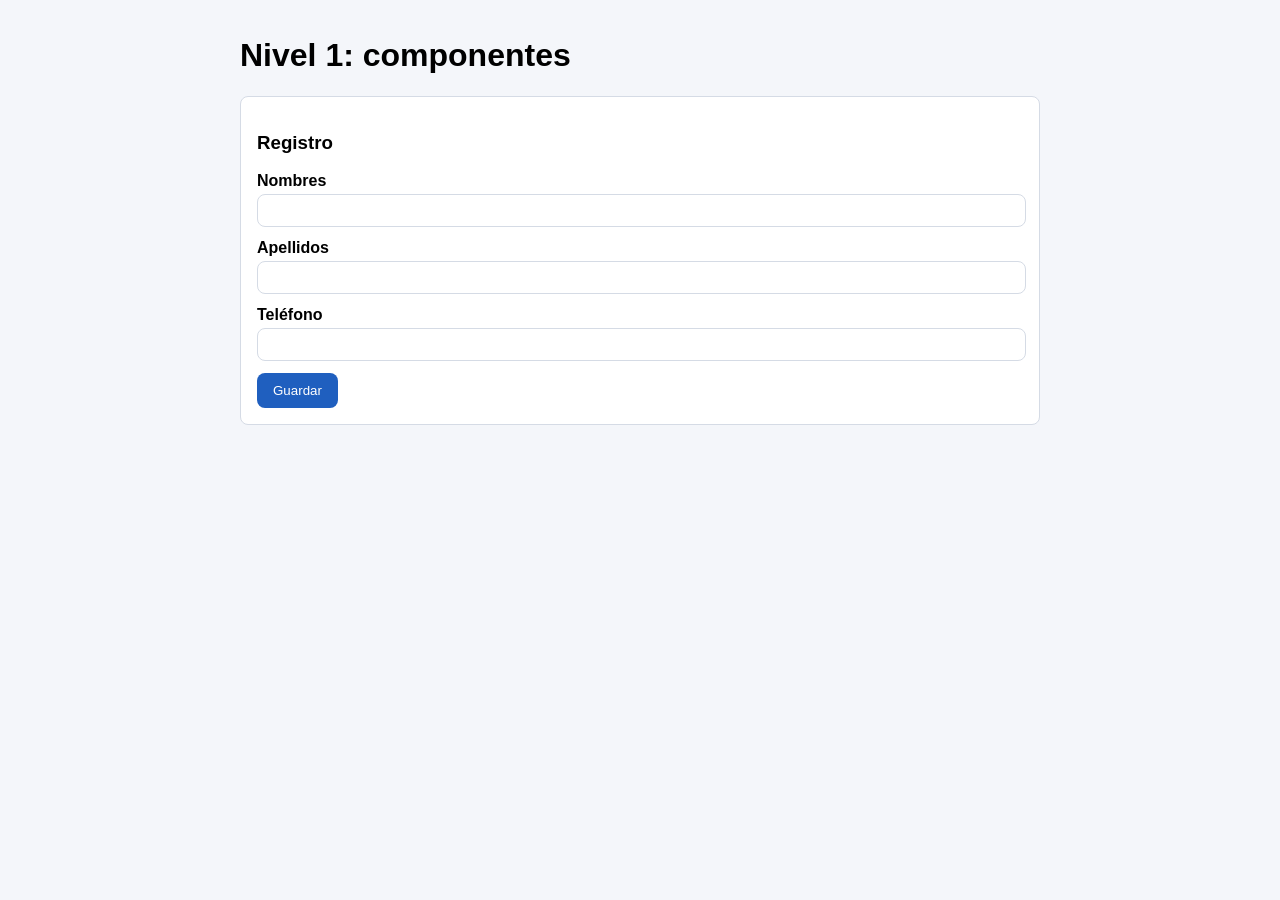
==== app1/index.html @ 36532c35 "Modifique archivos" ====
<!DOCTYPE html>
<html lang="es">
<head>
    <meta charset="UTF-8">
    <meta name="viewport" content="width=device-width, initial-scale=1.0">
    <title>App 1</title>
    <link rel="stylesheet" href="../estilos.css">
</head>
<body>
    <div id="app" class="contenedor"></div>
    <script src="../componentes/boton.js"></script>
    <script src="../componentes/tarjeta.js"></script>
    <script src="../componentes/campo.js"></script>
    <script src="app.js"></script>
</body>
</html>
---- estilos.css ----
:root {
    --azul: #1f5fbf; --rojo: #c0392b; --verde: #1d7a46;
}
body {
     margin: 0; font-family: Arial, sans-serif; background: #f4f6fa;
}
.contenedor {
     max-width: 800px; margin: 0 auto; padding: 16px;
}
.boton {
     background: var(--azul);
     color: #fff; border: 0;
     border-radius: 8px;
     padding: 10px 16px;
     cursor: pointer;
}


.boton.peligro {
     background: var(--rojo);
}
.tarjeta {
     background: #fff;
     border: 1px solid #d5dbe5;
     border-radius: 8px;
     padding: 16px;
     margin-bottom: 16px;
}
.campo {
    display: block;
    margin-bottom: 12px;
    font-weight: bold;
    padding-right: 15px;
 }
.campo input {
    display: block;
    width: 100%;
    padding: 8px;
    margin-top: 4px;
    border: 1px solid #d5dbe5;
    border-radius: 8px;
}
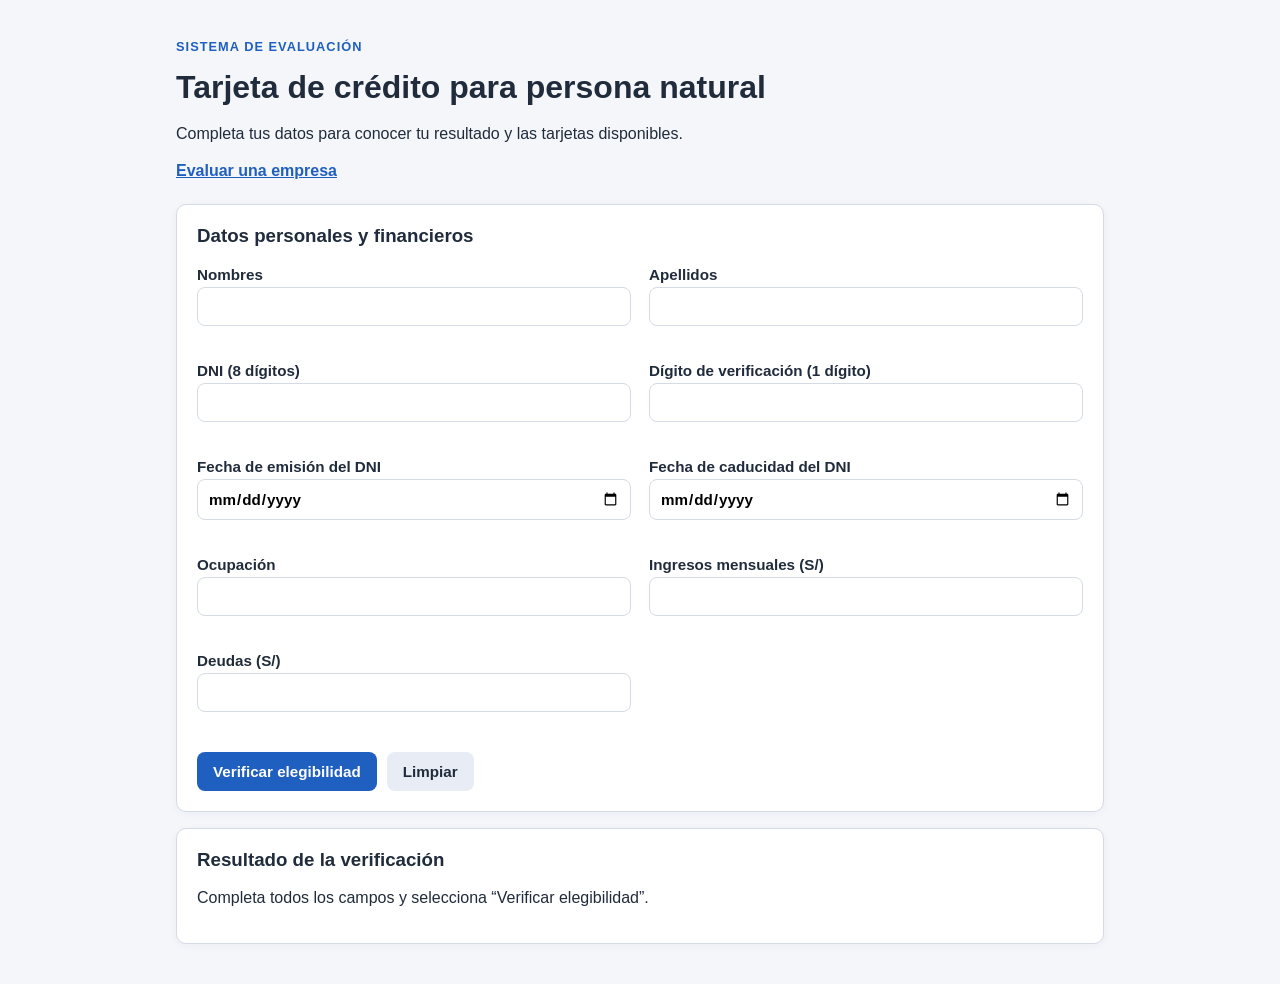
==== commit 842f741d: "Proyecto finalizado" ====
--- a/app1/index.html
+++ b/app1/index.html
@@ -3,7 +3,7 @@
 <head>
     <meta charset="UTF-8">
     <meta name="viewport" content="width=device-width, initial-scale=1.0">
-    <title>App 1</title>
+    <title>Tarjetas de crédito | Persona natural</title>
     <link rel="stylesheet" href="../estilos.css">
 </head>
 <body>
--- a/estilos.css
+++ b/estilos.css
@@ -1,42 +1,173 @@
 :root {
-    --azul: #1f5fbf; --rojo: #c0392b; --verde: #1d7a46;
-}
-body {
-     margin: 0; font-family: Arial, sans-serif; background: #f4f6fa;
-}
-.contenedor {
-     max-width: 800px; margin: 0 auto; padding: 16px;
-}
-.boton {
-     background: var(--azul);
-     color: #fff; border: 0;
-     border-radius: 8px;
-     padding: 10px 16px;
-     cursor: pointer;
+    --azul: #1f5fbf;
+    --azul-oscuro: #17488f;
+    --rojo: #c0392b;
+    --verde: #1d7a46;
+    --texto: #202b3b;
+    --borde: #d5dbe5;
 }
 
+* {
+    box-sizing: border-box;
+}
+
+body {
+    margin: 0;
+    color: var(--texto);
+    font-family: Arial, sans-serif;
+    background: #f4f6fa;
+}
+
+.contenedor {
+    max-width: 960px;
+    margin: 0 auto;
+    padding: 24px 16px;
+}
+
+.encabezado {
+    margin-bottom: 24px;
+}
+
+.encabezado h1 {
+    margin: 6px 0 10px;
+}
+
+.encabezado p {
+    line-height: 1.5;
+}
+
+.etiqueta {
+    color: var(--azul);
+    font-size: 0.8rem;
+    font-weight: bold;
+    letter-spacing: 0.08em;
+    text-transform: uppercase;
+}
+
+nav a {
+    color: var(--azul);
+    font-weight: bold;
+}
+
+.boton {
+    background: var(--azul);
+    color: #fff;
+    border: 0;
+    border-radius: 8px;
+    padding: 11px 16px;
+    font-size: 0.95rem;
+    font-weight: bold;
+    cursor: pointer;
+}
+
+.boton:hover {
+    background: var(--azul-oscuro);
+}
+
+.boton.secundario {
+    background: #e8edf5;
+    color: var(--texto);
+}
+
+.boton.secundario:hover {
+    background: #d9e1ed;
+}
 
 .boton.peligro {
-     background: var(--rojo);
+    background: var(--rojo);
 }
+
 .tarjeta {
-     background: #fff;
-     border: 1px solid #d5dbe5;
-     border-radius: 8px;
-     padding: 16px;
-     margin-bottom: 16px;
+    background: #fff;
+    border: 1px solid var(--borde);
+    border-radius: 10px;
+    padding: 20px;
+    margin-bottom: 16px;
+    box-shadow: 0 2px 8px rgb(25 42 70 / 4%);
 }
+
+.tarjeta h3 {
+    margin-top: 0;
+}
+
 .campo {
     display: block;
     margin-bottom: 12px;
     font-weight: bold;
-    padding-right: 15px;
- }
+    font-size: 0.95rem;
+}
+
 .campo input {
     display: block;
     width: 100%;
-    padding: 8px;
+    padding: 10px;
     margin-top: 4px;
-    border: 1px solid #d5dbe5;
+    border: 1px solid var(--borde);
     border-radius: 8px;
+    font: inherit;
 }
+
+.campo input:focus {
+    outline: 2px solid #9ab9ec;
+    border-color: var(--azul);
+}
+
+.error {
+    display: block;
+    min-height: 16px;
+    margin-top: 4px;
+    color: var(--rojo);
+    font-size: 0.82rem;
+    font-weight: normal;
+}
+
+.rejilla {
+    display: grid;
+    grid-template-columns: repeat(2, minmax(0, 1fr));
+    gap: 4px 18px;
+}
+
+.acciones {
+    display: flex;
+    flex-wrap: wrap;
+    gap: 10px;
+    margin-top: 8px;
+}
+
+.estado {
+    font-size: 1.4rem;
+    font-weight: bold;
+}
+
+.estado-apto {
+    color: var(--verde);
+}
+
+.estado-no-apto {
+    color: var(--rojo);
+}
+
+#resultado ul {
+    margin-bottom: 0;
+    padding-left: 22px;
+    line-height: 1.6;
+}
+
+.umbral {
+    color: #4b5c72;
+    font-size: 0.9rem;
+}
+
+@media (max-width: 620px) {
+    .contenedor {
+        padding: 18px 12px;
+    }
+
+    .rejilla {
+        grid-template-columns: 1fr;
+    }
+
+    .tarjeta {
+        padding: 16px;
+    }
+}
